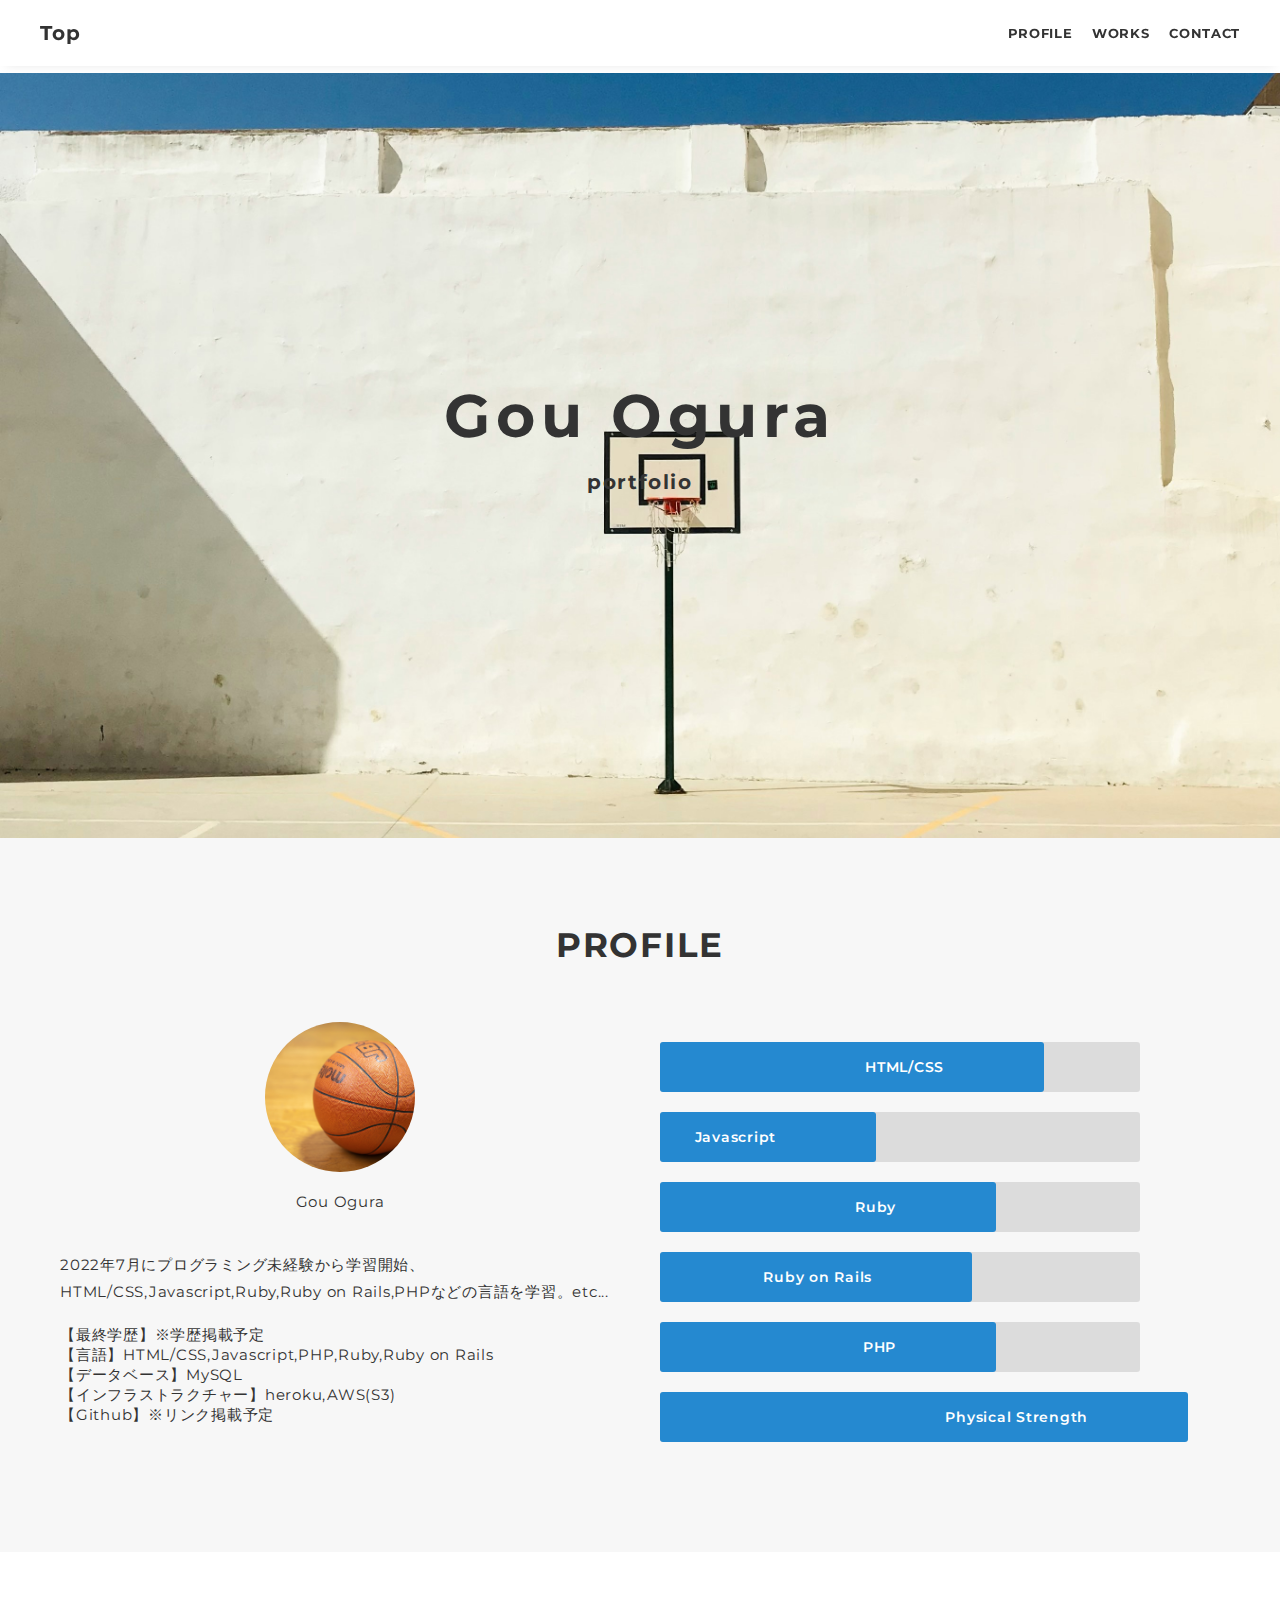
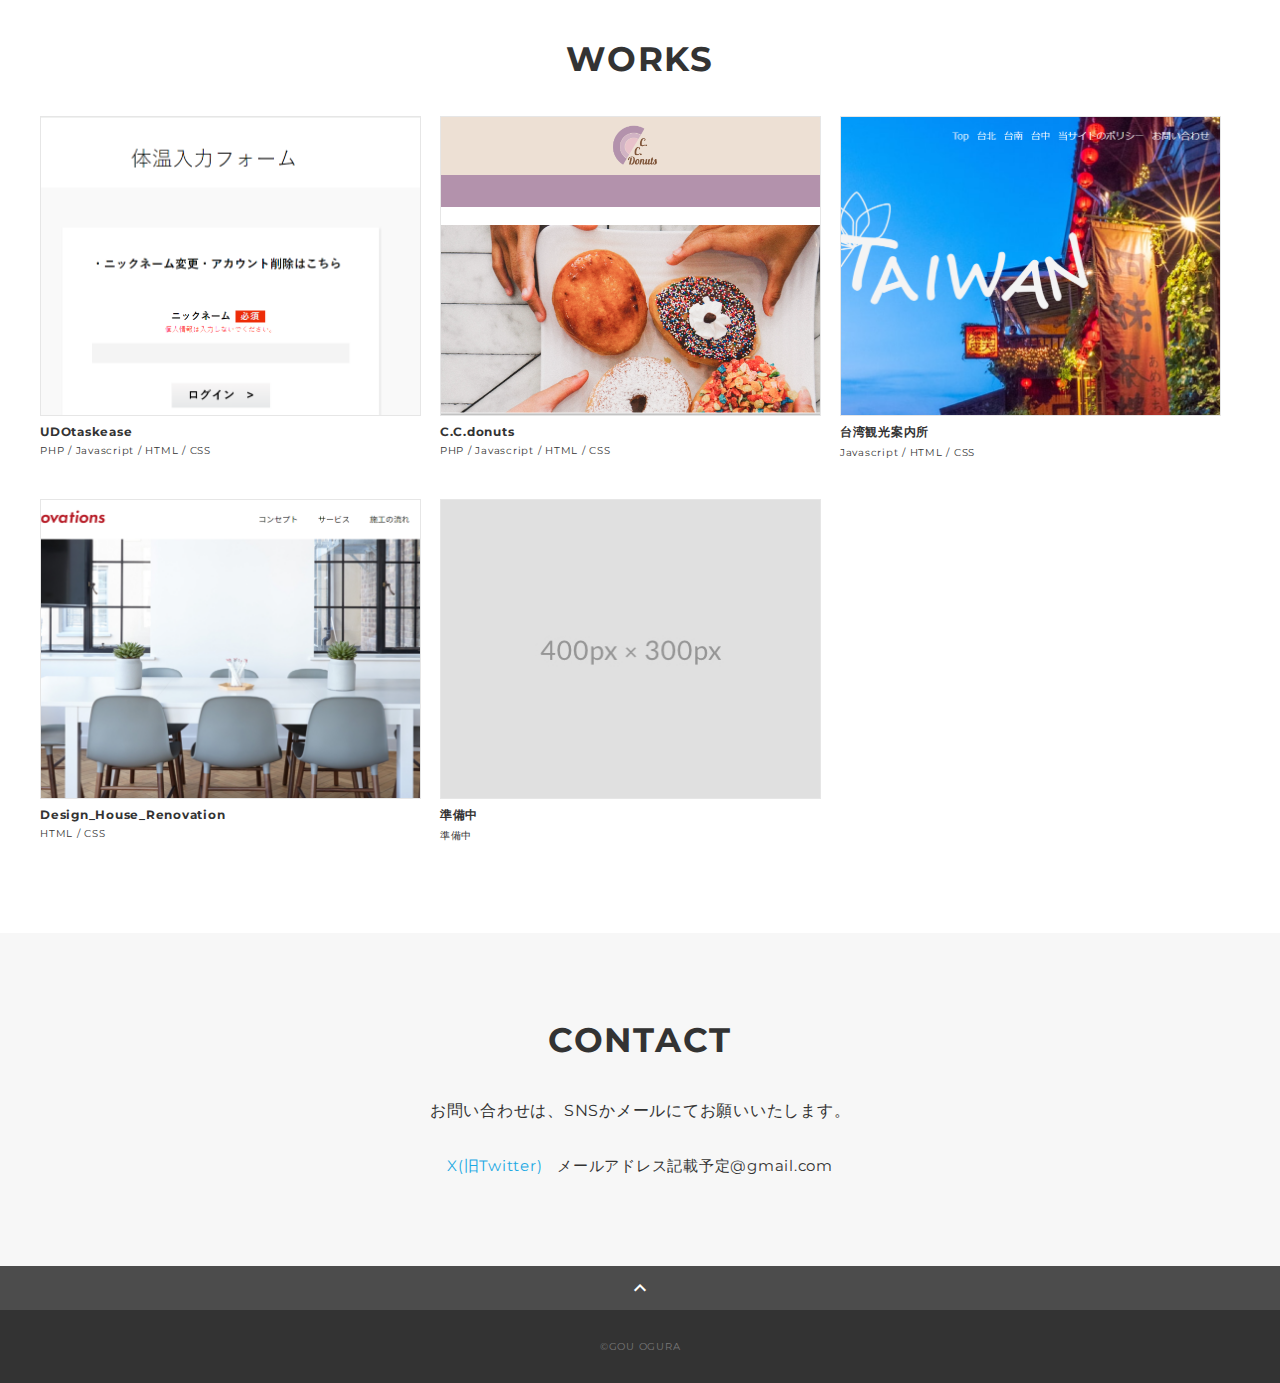
==== portfolioSite/index.html @ a7cfbde9 "Add files via upload" ====
<!DOCTYPE html>
<html>
<head>
  <meta charset="utf-8">
  <meta name="viewport" content="width=device-width,initial-scale=1">
  <title>portfolio</title>
  <link rel="preconnect" href="https://fonts.gstatic.com">
  <link href="https://fonts.googleapis.com/css2?family=Montserrat:wght@400;700&display=swap" rel="stylesheet">
  <link href="https://fonts.googleapis.com/css?family=Material+Icons+Outlined" rel="stylesheet">
  <link href="css/reset.css" media="all" rel="stylesheet" type="text/css" />
  <link href="css/style.css" media="all" rel="stylesheet" type="text/css" />
  <link rel="shortcut icon" href="img/favicon.ico" />
</head>

<html lang="en">
<head>
  <meta charset="UTF-8">
  <meta name="viewport" content="width=device-width, initial-scale=1.0">
  <title>Document</title>
</head>
<body>
  
</body>
</html>
<body>
  <div class="wrapper">

    <header class="header ">
      <div class="container">
        <h1 class="header-logo">
          <a href="">Top</a>
        </h1>
        <nav class="gnav">
          <ul class="gnav-list">
            <li class="gnav-item"><a href="#about">PROFILE</a></li>
            <li class="gnav-item"><a href="#works">WORKS</a></li>
            <li class="gnav-item"><a href="#contact">CONTACT</a></li>
          </ul>
        </nav>
      </div>
    </header>

    <main class="content">

      <div class="mv">
        <div class="mv-container">
          <p class="mv-title">Gou Ogura</p>
          <p class="mv-subtitle">portfolio</p>
        </div>
      </div>
      
      <section class="about section" id="about">
        <div class="container">
          <h2 class="title">PROFILE</h2>
          <div class="proftest">
            <div class="profile">
              <div class="profile-img">
                <img src="img/basketball.jpg" alt="">
                <p>Gou Ogura</p>
              </div>
              <div class="profile-body">
                <p>
                  2022年7月にプログラミング未経験から学習開始、HTML/CSS,Javascript,Ruby,Ruby on Rails,PHPなどの言語を学習。etc...
                </p>
              </div>
              <ul class="profileList">
                <li>【最終学歴】※学歴掲載予定</li>
                <li>【言語】HTML/CSS,Javascript,PHP,Ruby,Ruby on Rails</li>
                <li>【データベース】MySQL</li>
                <li>【インフラストラクチャー】heroku,AWS(S3)</li>
                <li>【Github】※リンク掲載予定</li>
              </ul>
            </div>
            <div class="bar-chart">
              <dl class="bar-chart-002">
                <div>
                    <dd><span style="width: 80%">HTML/CSS</span></dd>
                </div>
                <div>
                    <dd><span style="width: 45%">Javascript</span></dd>
                </div>
                <div>
                    <dd><span style="width: 70%">Ruby</span></dd>
                </div>
                <div>
                  <dd><span style="width: 65%">Ruby on Rails</span></dd>
                </div>
                <div>
                  <dd><span style="width: 70%">PHP</span></dd>
                </div>
                <div>
                  <dd><span style="width: 110%">Physical Strength</span></dd>
                </div>
              </dl>
            </div>
          </div>
        </div>
      </section>

      <section class="works section" id="works">
        <div class="container">
          <h2 class="title">WORKS</h2>
          <div class="works-list">
            <a class="works-item" href="work4.html">
              <div class="works-img"><img src="img/udo1.png" alt="" /></div>
              <p class="works-name">UDOtaskease</p>
              <p class="works-info">PHP / Javascript / HTML / CSS</p>
            </a>
            <a class="works-item" href="work3.html">
              <div class="works-img"><img src="img/donuts1.png" alt="" /></div>
              <p class="works-name" id="longName">C.C.donuts</p>
              <p class="works-info">PHP / Javascript / HTML / CSS</p>
            </a>
            <a class="works-item" href="work2.html">
              <div class="works-img"><img src="img/taiwan1.png" alt="" /></div>
              <p class="works-name" id="longName">台湾観光案内所</p>
              <p class="works-info">Javascript / HTML / CSS</p>
            </a>
            <a class="works-item" href="work1.html">
              <div class="works-img"><img src="img/Design1.png" alt="Design_House_Renovation" /></div>
              <p class="works-name" id="longName">Design_House_Renovation</p>
              <p class="works-info">HTML / CSS</p>
            </a>
            <a class="works-item" href="">
              <div class="works-img"><img src="img/works-dummy-thumb.jpg" alt="" /></div>
              <p class="works-name">準備中</p>
              <p class="works-info">準備中</p>
            </a>
          </div>
        </div>
      </section>

      <section class="contact section" id="contact">
        <div class="container">
          <h2 class="title">CONTACT</h2>
          <p class="lead">
            お問い合わせは、<br class="sp-only">SNSかメールにてお願いいたします。
          </p>
          <div class="contact-list">
            <a class="contact-item" href="https://twitter.com/" target="_blank" rel="noopener">X(旧Twitter)</a>
            <span class="contact-item">メールアドレス記載予定@gmail.com</span>
          </div>
        </div>
      </section>
      <div class="page-top" id="js-page-top">
        <span class="material-icons-outlined">expand_less</span>
      </div>
    </main>

    <footer class="footer">
      <div class="copyright">&copy;GOU OGURA</div>
    </footer>

  </div>
  <script src="https://ajax.googleapis.com/ajax/libs/jquery/3.6.0/jquery.min.js"></script>
  <script type='text/javascript' src="js/script.js"></script>
</body>
</html>
---- portfolioSite/css/style.css ----
body {
  font-family: "Montserrat","Helvetica Neue",Arial,"Hiragino Kaku Gothic ProN","Hiragino Sans",Meiryo,sans-serif;
  font-size: 15px;
  letter-spacing: .05em;
  color: #333;
}

a {
  transition: opacity .3s;
  text-decoration: none;
  color: #1ca9e3;
}

img {
  max-width: 100%;
  height: auto;
  vertical-align: bottom;
  border-style: none;
}



.pc-only {
  display: block;
}

.sp-only {
  display: none;
}

/*--------------------------------
 レイアウト
---------------------------------*/
.wrapper {
  padding-top: 73px;
}

.section {
  padding: 90px 0;
}

.section:nth-of-type(odd) {
  background-color: #f7f7f7;
}

.container {
  max-width: 1340px;
  margin: 0 auto;
  padding: 0 40px;
}

/*--------------------------------
 見出し
---------------------------------*/
.title {
  font-size: 34px;
  font-weight: bold;
  line-height: 1;
  margin-bottom: 40px;
  text-align: center;
  letter-spacing: .05em;
  color: #333;
}

.lead {
  font-size: 16px;
  line-height: 1.8;
  margin-bottom: 30px;
}

/*--------------------------------
ヘッダー
---------------------------------*/
.header {
  position: fixed;
  top: 0;
  z-index: 1;
  width: 100%;
  background-color: #fff;
  box-shadow: 0 5px 10px -6px rgba(0,0,0,.1);
}

.header .container {
  display: flex;
  align-items: center;
  justify-content: space-between;
  padding: 20px 40px;
}

.header-logo {
  font-size: 20px;
  font-weight: bold;
  line-height: 1.2;
  margin-right: 20px;
  letter-spacing: .05em;
}

.header-logo a {
  color: #333;
}

.gnav-list {
  display: flex;
  justify-content: space-between;
  list-style: none;
}

.gnav-item:not(:last-child) {
  margin-right: 20px;
}

.gnav-item a {
  position: relative;
  font-size: 13px;
  font-weight: bold;
  display: inline-block;
  padding: 5px 0;
  transition: .3s;
  letter-spacing: .05em;
  color: #333;
}
.gnav-item a:after {
  position: absolute;
  bottom: 0;
  left: 50%;
  width: 0;
  height: 1px;
  content: "";
  transition: .3s;
  -webkit-transform: translateX(-50%);
  transform: translateX(-50%);
  background-color: #333;
}

.gnav-item a:hover:after {
  width: 100%;
}

/*--------------------------------
 メインビジュアル
---------------------------------*/
.mv {
  display: flex;
  align-items: center;
  justify-content: center;
  height: 85vh;
  text-align: center;
  background-image: url(../img/top1.jpg);
  background-size: cover;
  background-position: center top -80px;
}

.mv-container {
  padding: 0 40px;
}

.mv-title {
  font-size: 60px;
  font-weight: bold;
  line-height: 1.2;
  margin-bottom: 20px;
  letter-spacing: .1em;
}
.mv-subtitle {
  font-size: 20px;
  font-weight: bold;
  line-height: 1;
  margin-bottom: 40px;
  letter-spacing: .08em;
}

.mv-text {
  font-size: 16px;
  line-height: 1.8;
}

/*--------------------------------
 Works
---------------------------------*/
.works-list {
  display: flex;
  flex-wrap: wrap;
  margin-bottom: -40px;
}

.works-item {
  width: 31.74603%;
  margin-right: 1.58730%;
  margin-bottom: 40px;
  color: #333;
}

.works-item:hover {
  opacity: .9;
}

.works-item:nth-of-type(3n) {
  margin-right: 0;
}

.works-img img {
  border: 1px solid #e6e6e6;
  width: 400px;
  height: 300px;
  object-fit: cover;
}

.works-name {
  font-size: 12px;
  font-weight: bold;
  margin-top: 8px;
}

.works-info {
  font-size: 10px;
  margin-top: 5px;
}

/*--------------------------------
 Skill
---------------------------------*/
.skill-list {
  display: flex;
  flex-wrap: wrap;
  justify-content: space-between;
  margin-bottom: -50px;
}

.skill-item {
  display: flex;
  align-items: flex-start;
  justify-content: space-between;
  width: 48%;
  margin-bottom: 50px;
}

.skill-img {
  width: 60px;
  height: auto;
  margin-right: 20px;
}

.skill-body {
  flex: 1;
}

.skill-name {
  margin-bottom: 10px;
}

.skill-text {
  font-size: 14px;
  line-height: 1.8;
}

/*--------------------------------
 About
---------------------------------*/
.proftest {
  display: flex;
}
.profile {
  /* display: flex; */
  flex-wrap: wrap;
  width: 50%;
  /* max-width: 800px; */
  /* margin: 0 auto; */
  margin-right: 20px;
  padding: 0 20px;
}
.profile-img {
  width: 100%;
  /* margin-right: 30px; */
  border-radius: 50%;
  text-align: center;
  margin-bottom: 40px;
}
.profile-img img {
  border-radius: 50%;
  width: 150px;
  height: 150px;
  margin: 20px 0;
  object-fit: cover;
}
.profile-body {
  flex: 1;
  margin-bottom: 20px;
}

.profile-body p {
  font-size: 15px;
  line-height: 1.8;
}

.profile-body p:not(:last-child) {
  margin-bottom: 30px;
}

.profileList {
  list-style: none;
}

.bar-chart {
  width: 40%;
  padding-top: 40px;
}
.bar-chart-002 {
  font-size: .9em;
  height: 100%;
}

.bar-chart-002 > div {
  display: flex;
  align-items: center;
  margin-bottom: 20px;
}

.bar-chart-002 dt {
  width: 55px;
  min-width: 55px;
}

.bar-chart-002 dd {
  width: 100%;
  margin: 0;
  border-radius: 3px;
  /* background-color: #f2f2f2; */
  background-color: RGB(220, 220, 220);
}

.bar-chart-002 span {
  display: inline-block;
  padding-right: 100px;
  border-radius: inherit;
  background-color: #2589d0;
  color: #fff;
  font-weight: 600;
  line-height: 50px;
  text-align: right;
  white-space: nowrap;
}

/*--------------------------------
 Contact
---------------------------------*/
.contact {
  text-align: center;
}

.contact-item:not(:last-child) {
  margin-right: 10px;
}

.contact-text {
  margin-top: 10px;
}
/*--------------------------------
 ページトップ
---------------------------------*/
.page-top {
  font-weight: bold;
  padding: 10px;
  cursor: pointer;
  text-align: center;
  background-color: #4c4c4c;
}

.page-top .material-icons-outlined {
  vertical-align: bottom;
  color: #fff;
}

/*--------------------------------
 フッター
---------------------------------*/
.footer {
  padding: 30px;
  background-color: #333;
}

.copyright {
  font-size: 10px;
  text-align: center;
  color: #797979;
}

/*--------------------------------
 下層：Worksページ
---------------------------------*/
.article {
  padding: 80px 0;
}

.article-container {
  max-width: 1040px;
  margin: 0 auto;
  padding: 0 20px;
}

.article-title {
  margin-bottom: 30px;
  text-align: center;
}

.article-body {
  max-width: 720px;
  margin: 0 auto;
  margin-bottom: 80px;
}

.article-body h3 {
  position: relative;
  font-size: 18px;
  margin-bottom: 5px;
  padding-left: 1em;
}

.article-body h3:not(:first-child) {
  margin-top: 50px;
}

.article-body h3::before {
  position: absolute;
  top: 0;
  left: 0;
  width: 4px;
  height: 100%;
  content: "";
  border-radius: 3px;
  background-color: #333;
}

.article-body p {
  font-size: 15px;
  line-height: 1.8;
  margin-bottom: 30px;
}

.article-body-img {
  display: flex;
  justify-content: space-around;
  width: 1080px;
  background-color: #CAC9BB;
  padding: 10px;
  margin-bottom: 20px;
}

.article img {  
  max-width: 70%;
  height: 650px;
  margin: 10px;
}
#design2 {
  width: 700px;
}

#design3 {
  width: 300px;
}
.home-link {
  text-align: center;
}

/*media Queries 767
----------------------------------------------------*/
@media screen and (max-width: 767px) {
  body {
    font-size: 14px;
  }

  .pc-only {
    display: none;
  }

  .sp-only {
    display: block;
  }

  /* 見出し */
  .title {
    font-size: 26px;
    margin-bottom: 20px;
  }

  .lead {
    font-size: 14px;
    line-height: 1.7;
    margin-bottom: 20px;
  }

  /* レイアウト */
  .wrapper {
    padding-top: 57px;
  }

  .section {
    padding: 60px 0;
  }

  .container {
    padding: 0 20px;
  }

  /* ヘッダー */
  .header .container {
    padding: 15px;
  }

  .header-logo {
    font-size: 15px;
    margin-right: 15px;
  }

  .gnav-item:not(:last-child) {
    margin-right: 10px;
  }

  .gnav-item a {
    font-size: 10px;
  }

  .gnav-item a:after {
    display: none;
  }

  /*  メインビジュアル */
  .mv {
    height: 75vh;
  }

  .mv-container {
    padding: 0 20px;
  }

  .mv-title {
    font-size: 30px;
  }
  .mv-subtitle {
    font-size: 16px;
    margin-bottom: 20px;
  }

  .mv-text {
    font-size: 14px;
    line-height: 1.7;
  }

  /* Works */
  .works-name {
    font-size: 12px;
  }

  .works-info {
    margin-top: 3px;
  }

  .works-list {
    justify-content: space-between;
  }

  .works-item {
    flex: 0 0 48%;
    margin-right: 0;
    margin-bottom: 30px;
  }
  .works-item p {
    height: 15px;
  }
  #longName {
    font-size: 10px;
  }

  /* About */
  .proftest, .profile {
    display: block;
  }

  .profile {
    margin-right: 0;
    width: 100%;
  }
  .profile-img {
    width: 150px;
    margin: 0 auto;
    margin-bottom: 25px;
  }

  .profile-body p {
    font-size: 14px;
    line-height: 1.7;
  }

  .profile-body p:not(:last-child) {
    margin-bottom: 20px;
  }
  .bar-chart {
    width: 100%;
    padding-right: 10%;
  }

  /* フッター */
  .footer {
    padding: 20px;
  }

  /* 下層ページ */
  .article {
    padding: 50px 0;
  }

  .article-body h3 {
    font-size: 16px;
    padding-left: .8em;
  }

  .article-body h3:not(:first-child) {
    margin-top: 30px;
  }

  .article-body p {
    font-size: 14px;
    line-height: 1.7;
    margin-bottom: 20px;
  }
  .article-body-img {
    display: block;
    width: 100%;
  }
  .article img {
    /* width: 100%; */
    max-width: 100%;
  }
  #design2 {
    display: none;
  }
  #design3 {
    width: 100%;
    margin: 0;
  }
}
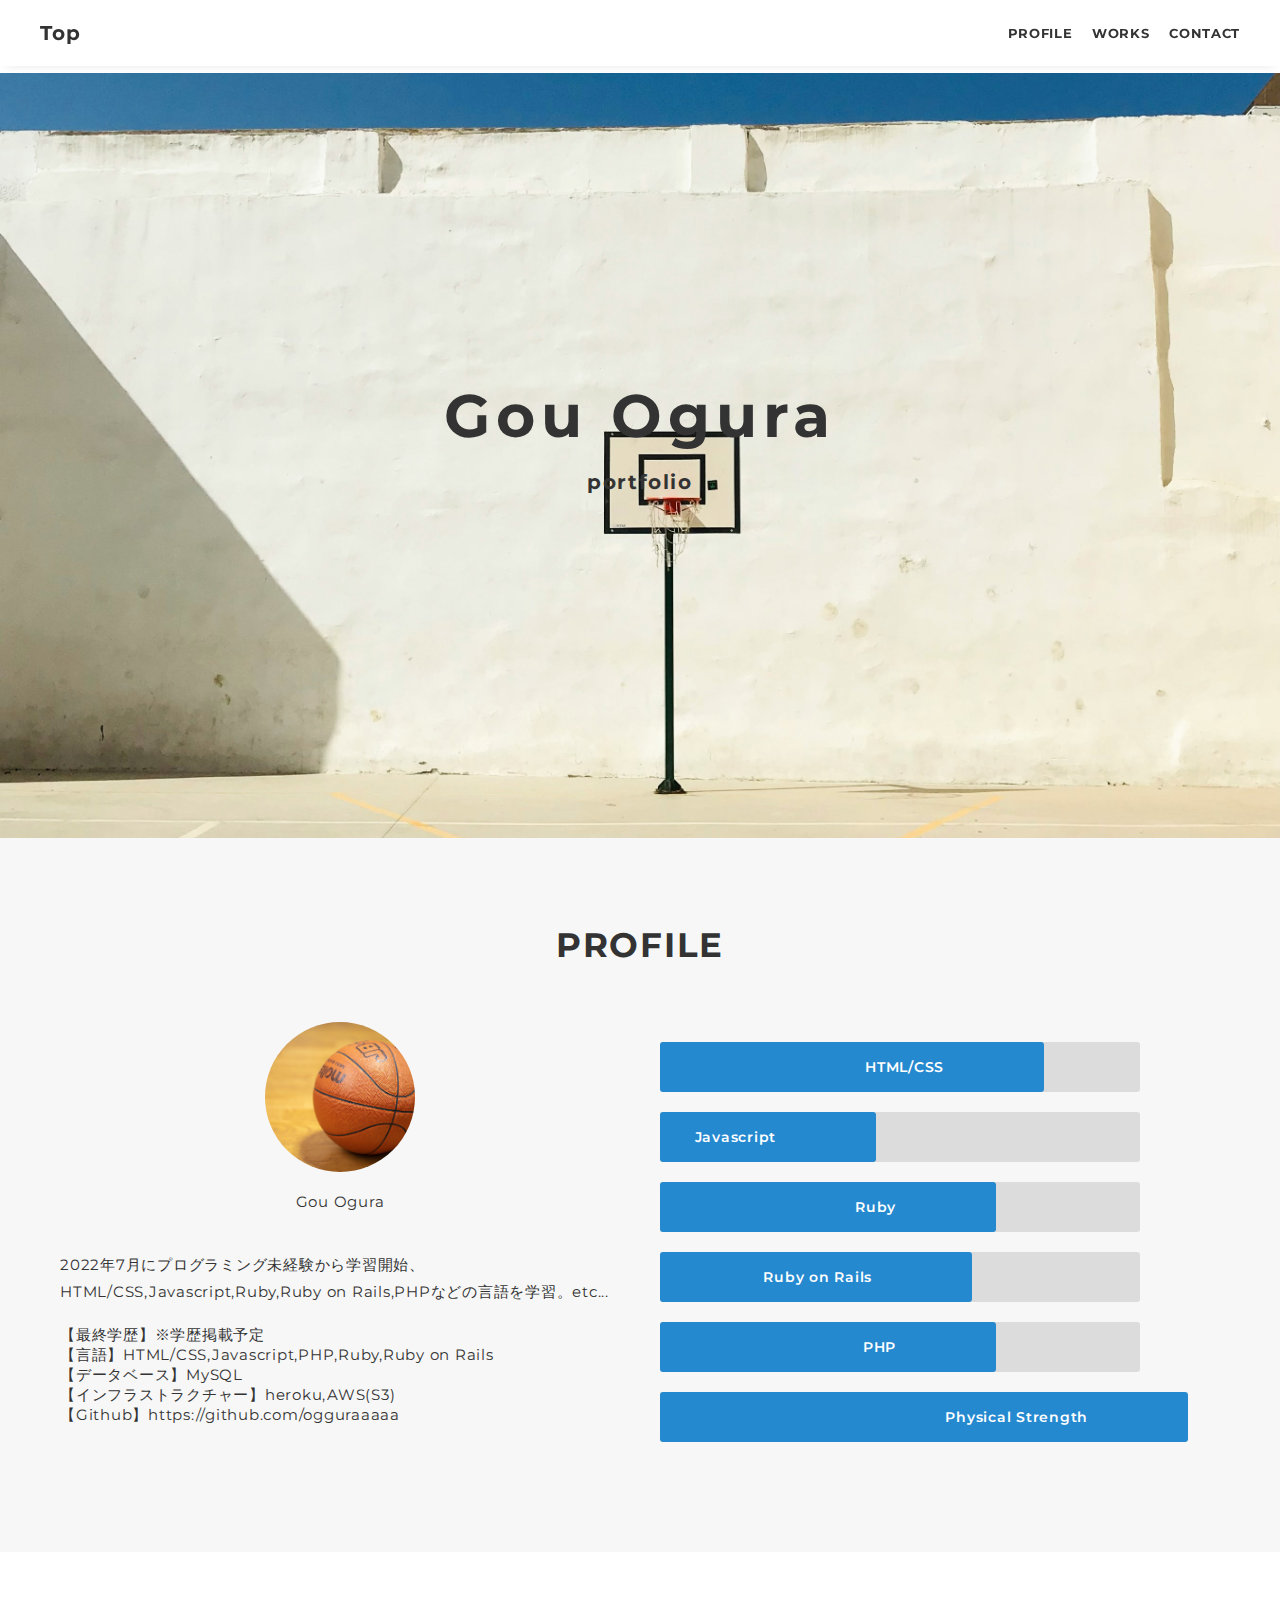
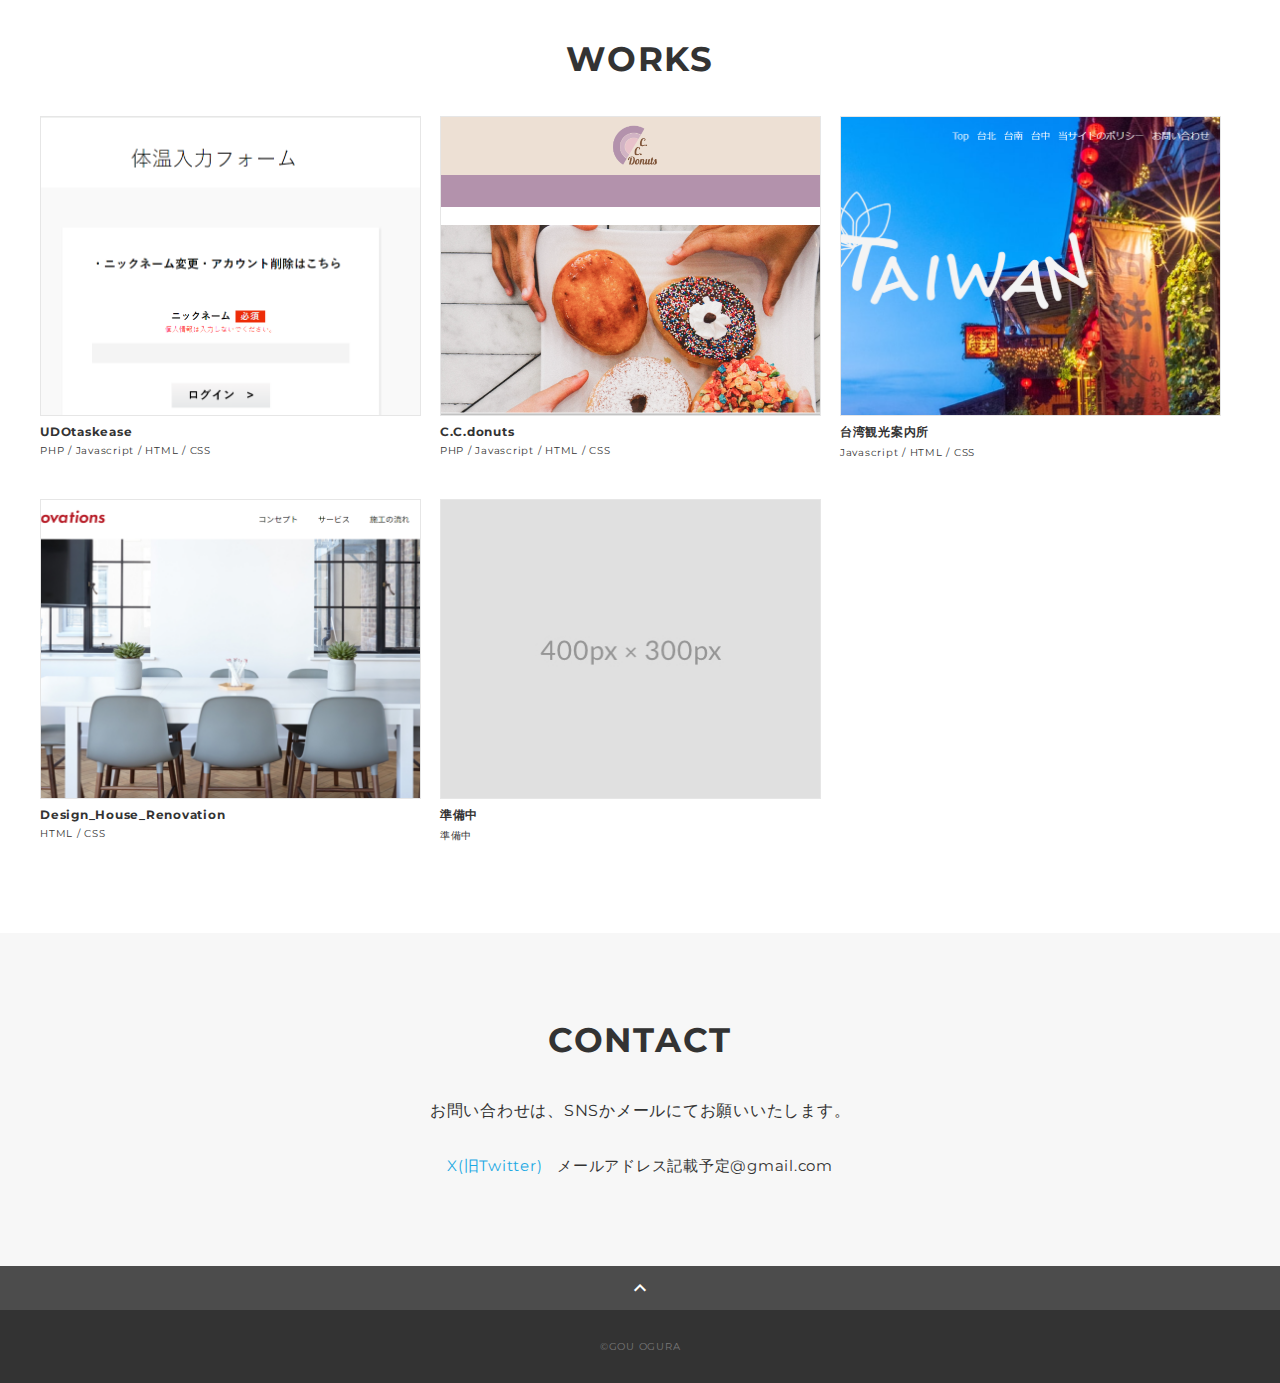
==== commit 23f93d9b: "GitHubリンク掲載" ====
--- a/portfolioSite/index.html
+++ b/portfolioSite/index.html
@@ -68,7 +68,7 @@
                 <li>【言語】HTML/CSS,Javascript,PHP,Ruby,Ruby on Rails</li>
                 <li>【データベース】MySQL</li>
                 <li>【インフラストラクチャー】heroku,AWS(S3)</li>
-                <li>【Github】※リンク掲載予定</li>
+                <li>【Github】https://github.com/ogguraaaaa</li>
               </ul>
             </div>
             <div class="bar-chart">
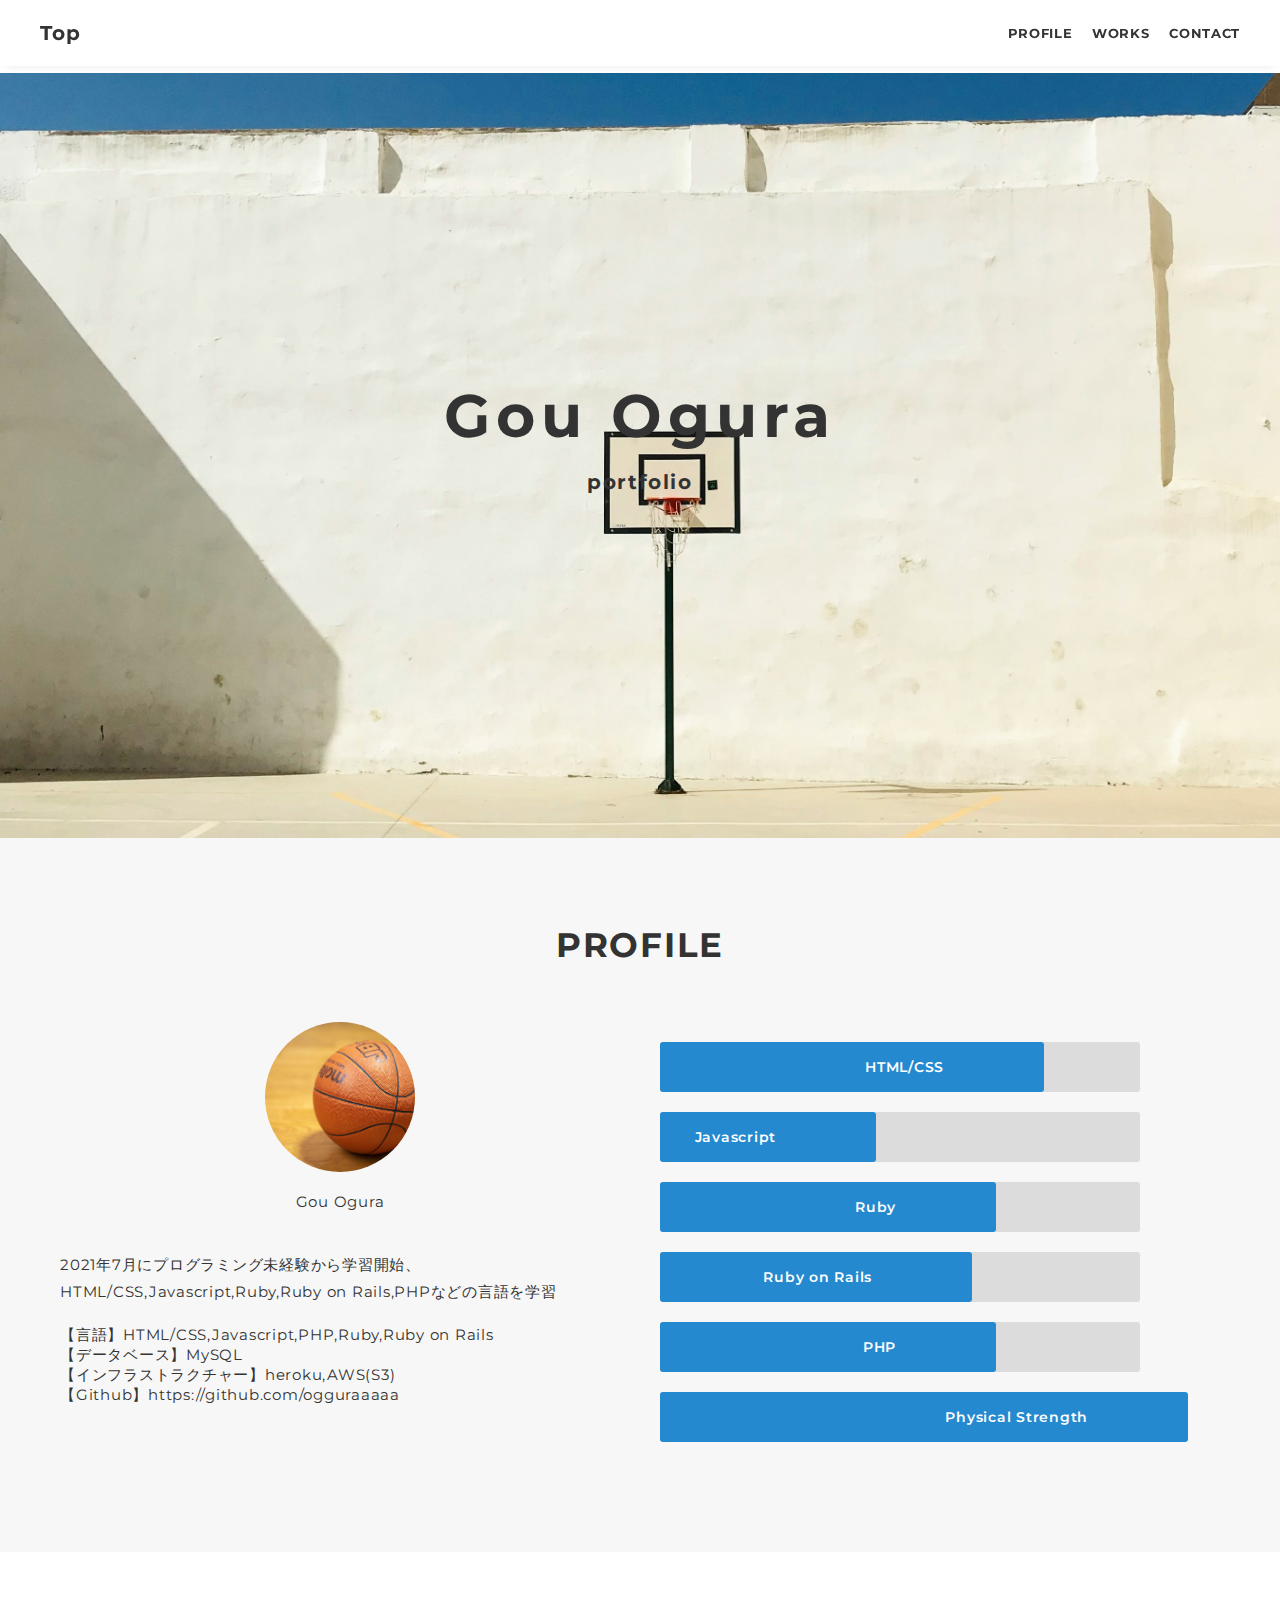
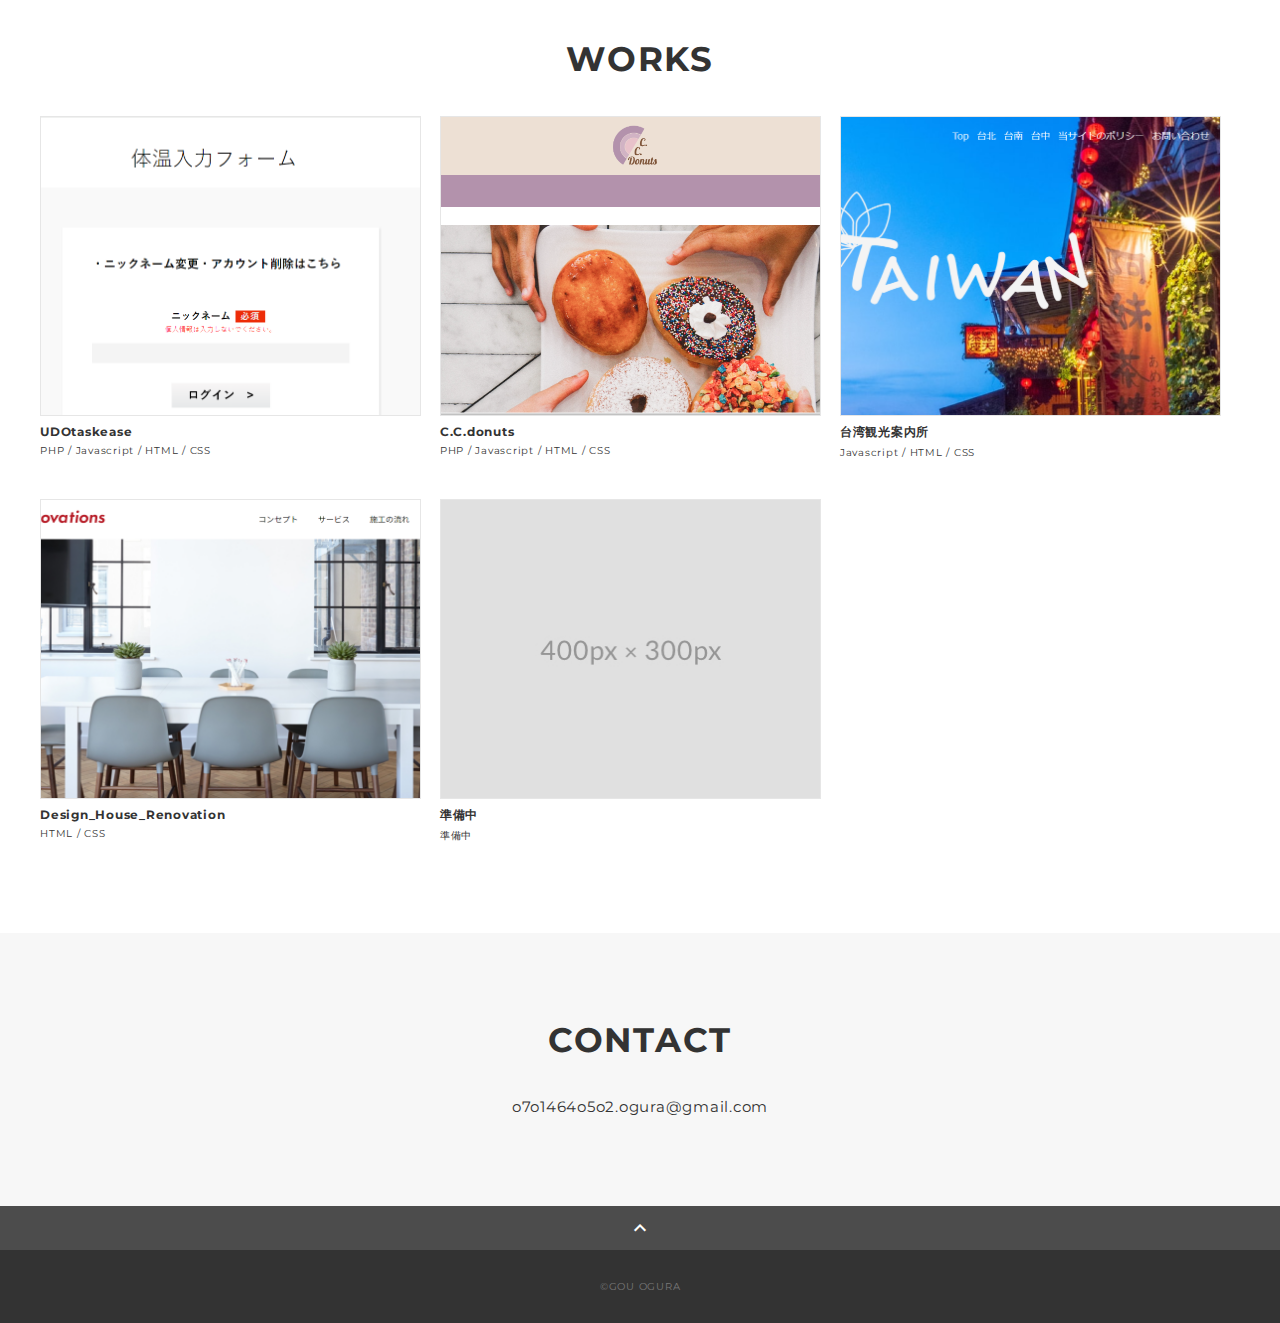
==== commit f2410ddd: "index編集" ====
--- a/portfolioSite/index.html
+++ b/portfolioSite/index.html
@@ -60,11 +60,10 @@
               </div>
               <div class="profile-body">
                 <p>
-                  2022年7月にプログラミング未経験から学習開始、HTML/CSS,Javascript,Ruby,Ruby on Rails,PHPなどの言語を学習。etc...
+                  2021年7月にプログラミング未経験から学習開始、HTML/CSS,Javascript,Ruby,Ruby on Rails,PHPなどの言語を学習
                 </p>
               </div>
               <ul class="profileList">
-                <li>【最終学歴】※学歴掲載予定</li>
                 <li>【言語】HTML/CSS,Javascript,PHP,Ruby,Ruby on Rails</li>
                 <li>【データベース】MySQL</li>
                 <li>【インフラストラクチャー】heroku,AWS(S3)</li>
@@ -134,11 +133,11 @@
         <div class="container">
           <h2 class="title">CONTACT</h2>
           <p class="lead">
-            お問い合わせは、<br class="sp-only">SNSかメールにてお願いいたします。
+            
           </p>
           <div class="contact-list">
-            <a class="contact-item" href="https://twitter.com/" target="_blank" rel="noopener">X(旧Twitter)</a>
-            <span class="contact-item">メールアドレス記載予定@gmail.com</span>
+            <!-- <a class="contact-item" href="https://twitter.com/" target="_blank" rel="noopener">X(旧Twitter)</a> -->
+            <span class="contact-item">o7o1464o5o2.ogura@gmail.com</span>
           </div>
         </div>
       </section>
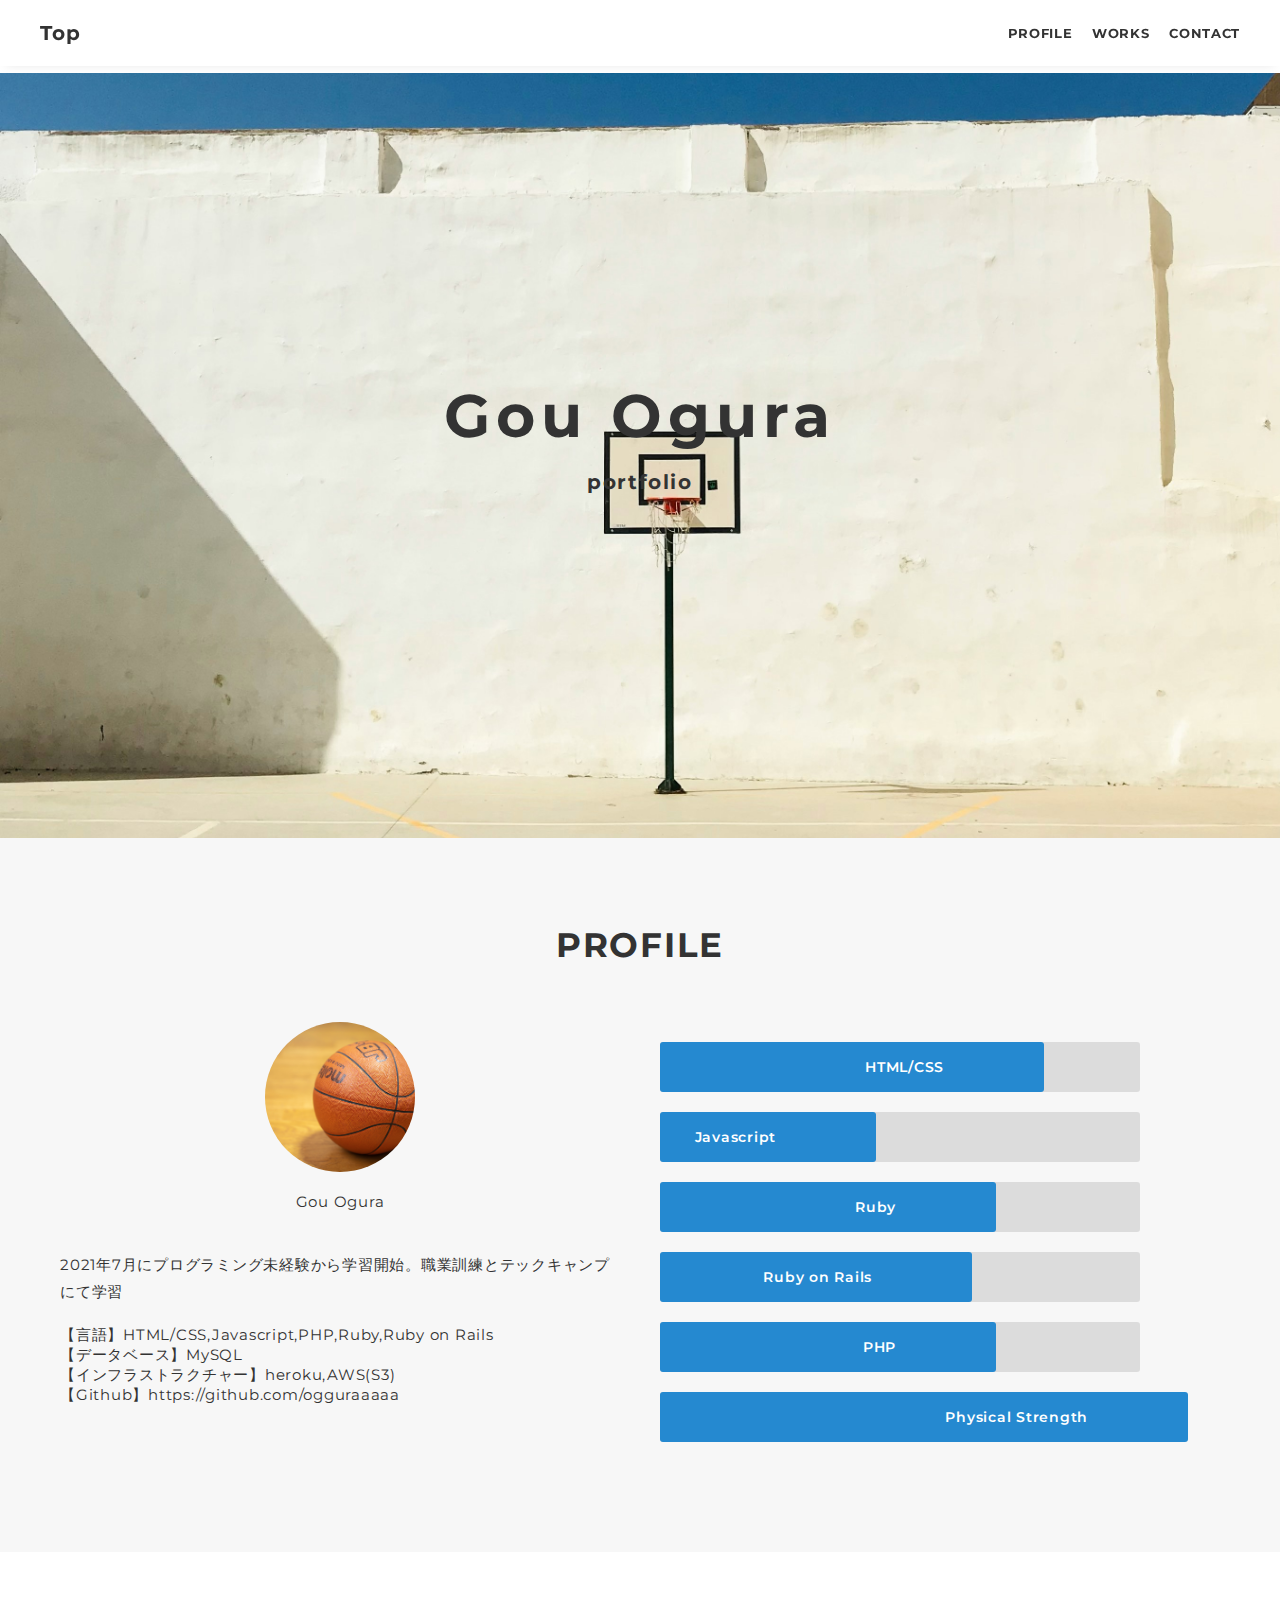
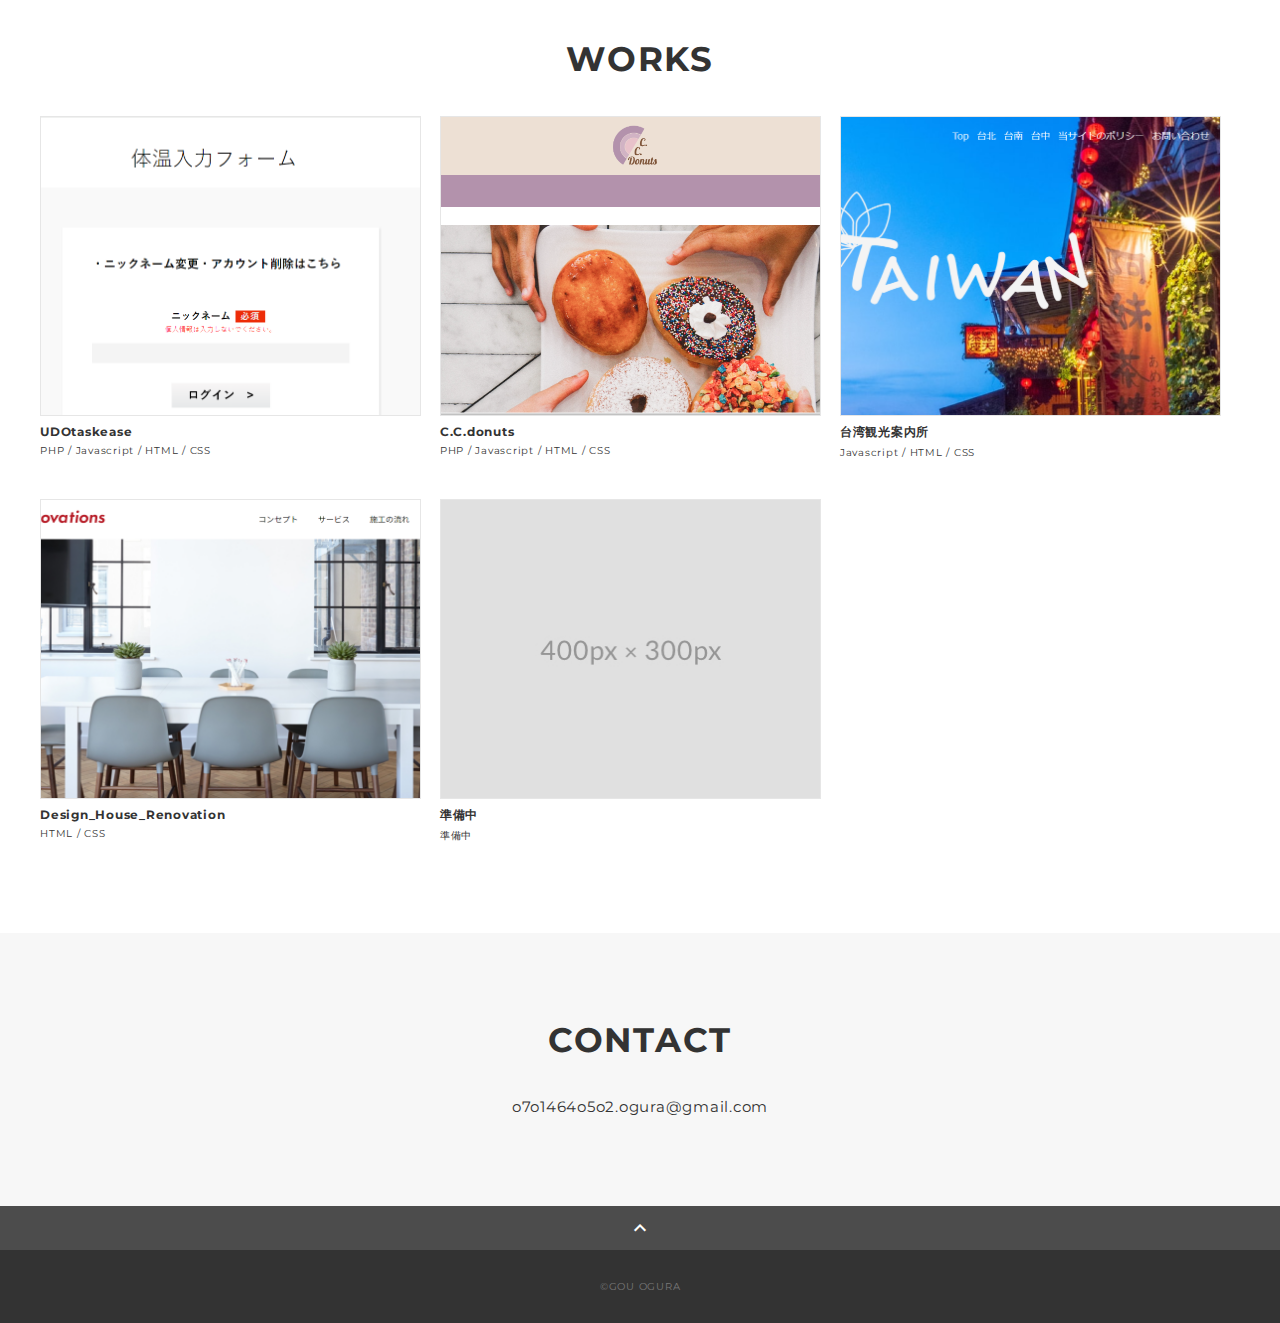
==== commit 82d181c3: "index work4テキスト編集" ====
--- a/portfolioSite/index.html
+++ b/portfolioSite/index.html
@@ -60,7 +60,7 @@
               </div>
               <div class="profile-body">
                 <p>
-                  2021年7月にプログラミング未経験から学習開始、HTML/CSS,Javascript,Ruby,Ruby on Rails,PHPなどの言語を学習
+                  2021年7月にプログラミング未経験から学習開始。職業訓練とテックキャンプにて学習
                 </p>
               </div>
               <ul class="profileList">
